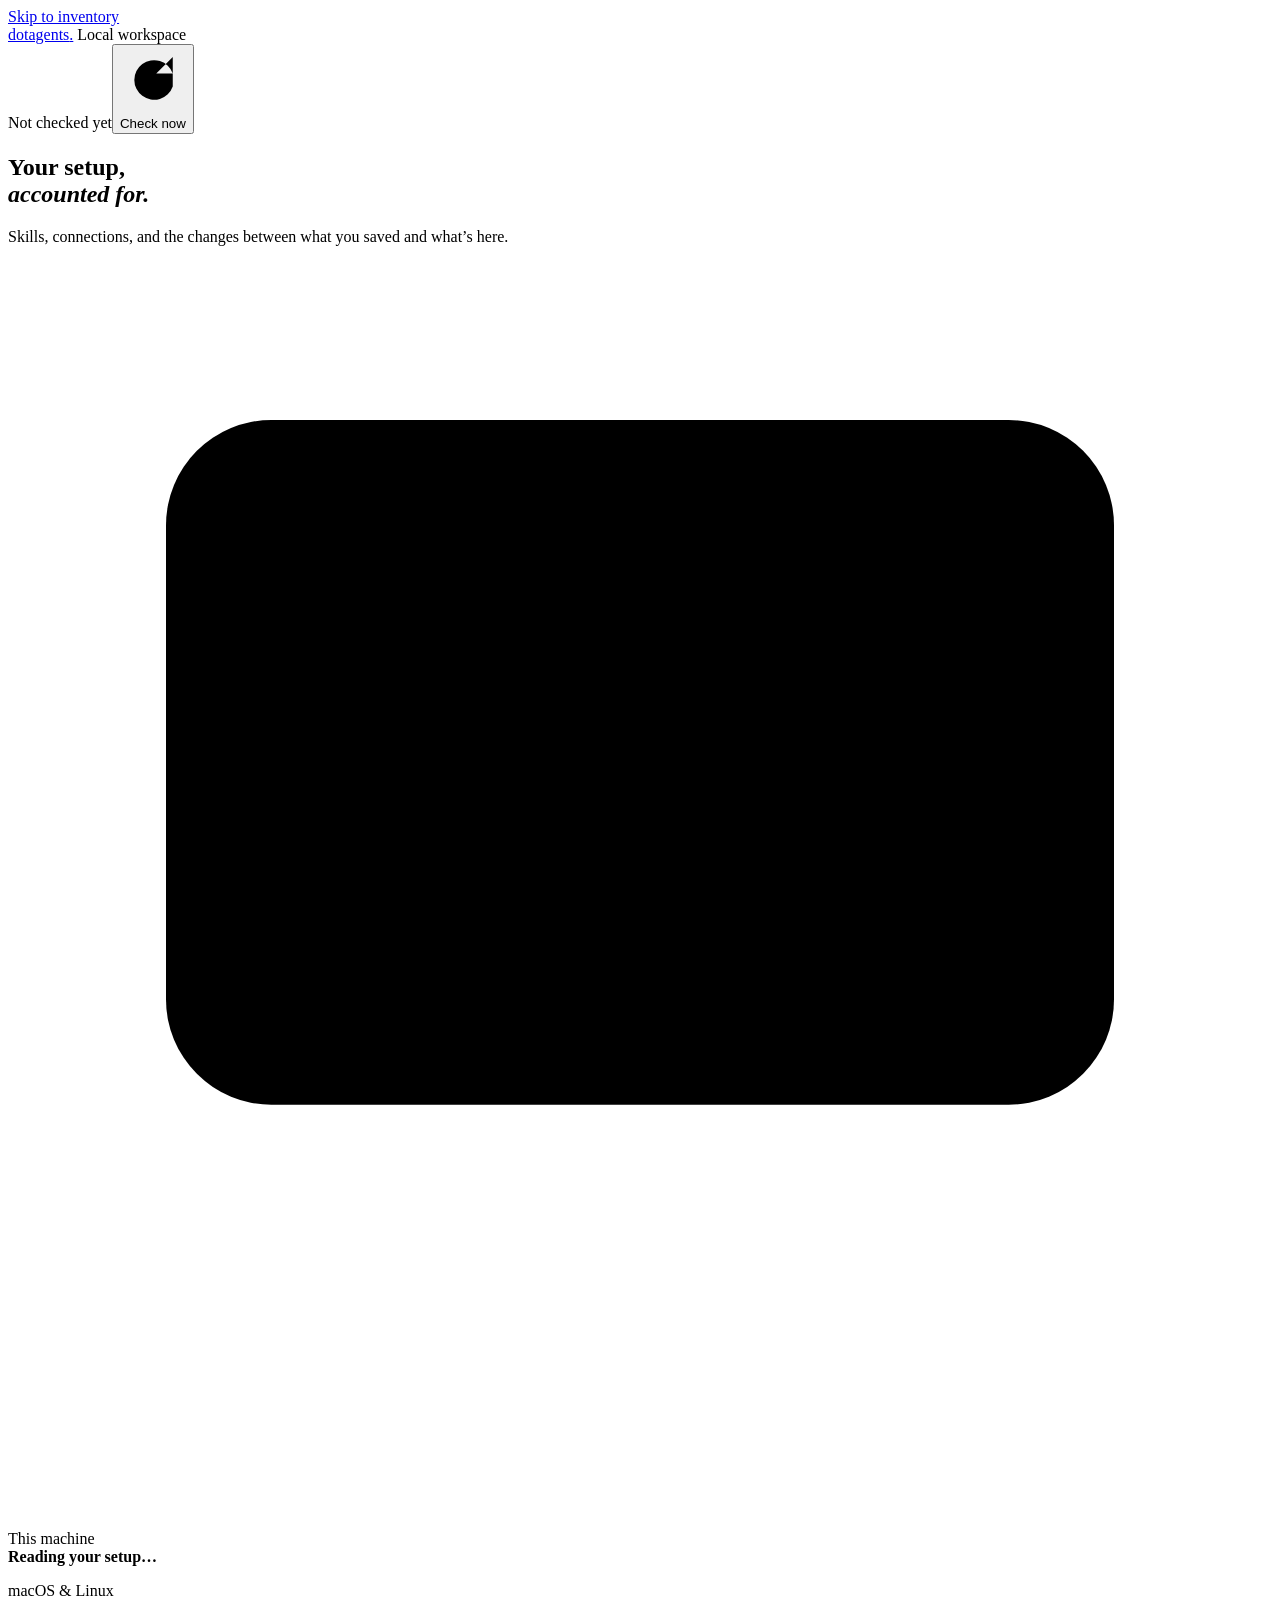
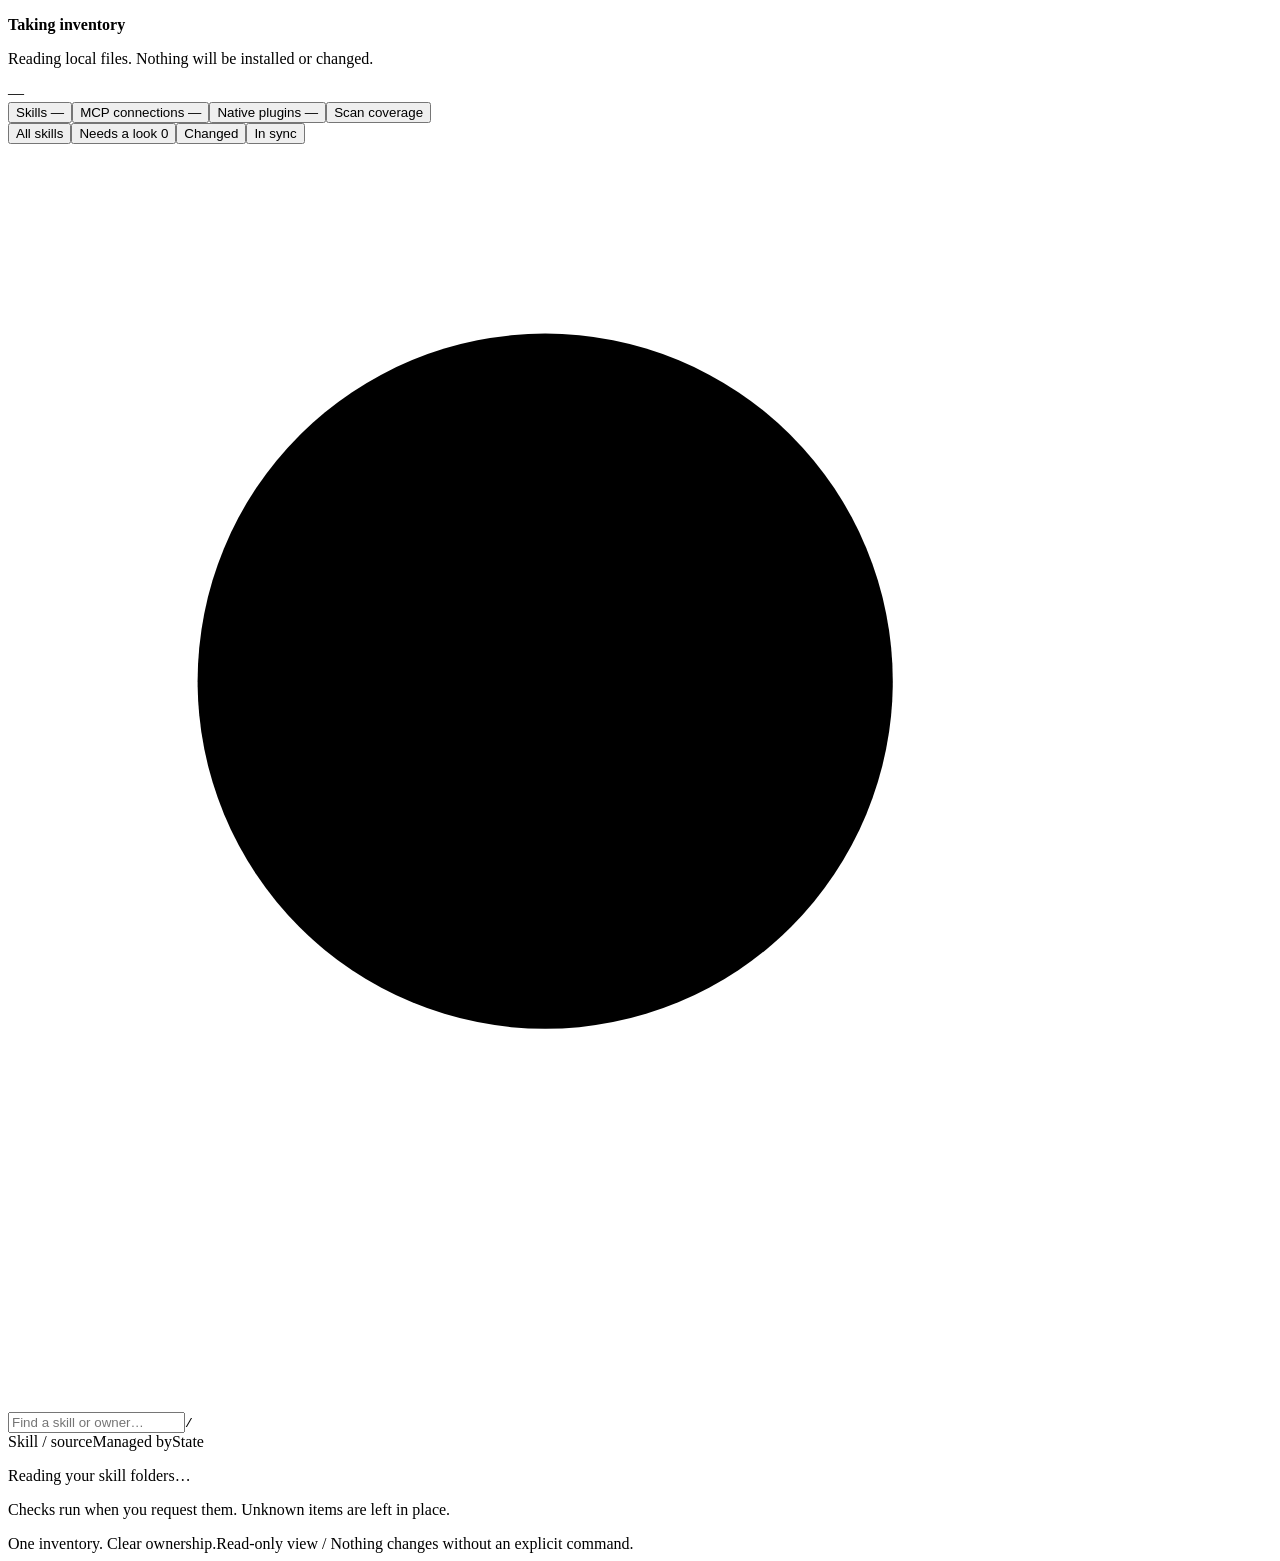
==== internal/dashboard/web/index.html @ 0f63cb05 "Build portable agent inventory, drift checks, and safe deployment" ====
<!doctype html>
<html lang="en">
<head>
  <meta charset="utf-8">
  <meta name="viewport" content="width=device-width, initial-scale=1">
  <meta name="color-scheme" content="light">
  <title>dotagents — your setup, accounted for</title>
  <link rel="stylesheet" href="/style.css">
  <script src="/app.js" defer></script>
</head>
<body>
  <a class="skip" href="#registry">Skip to inventory</a>
  <header class="masthead">
    <a class="wordmark" href="/" aria-label="dotagents home"><span class="mark" aria-hidden="true"><i></i><i></i><i></i><i></i></span>dotagents<span class="wordmark-dot">.</span></a>
    <span class="local-label"><span class="local-dot" aria-hidden="true"></span>Local workspace</span>
    <div class="header-actions"><span id="last-check" class="last-check">Not checked yet</span><button id="refresh" class="button button-dark" type="button"><svg viewBox="0 0 20 20" aria-hidden="true"><path d="M16 8a6 6 0 1 0 0 4M16 3v5h-5"/></svg><span>Check now</span></button></div>
  </header>
  <main>
    <section class="intro" aria-labelledby="page-title">
      <div class="intro-copy"><h1 id="page-title">Your setup,<br><em>accounted for.</em></h1><p>Skills, connections, and the changes between what you saved and what’s here.</p></div>
      <div class="machine-block"><div class="machine-top"><svg viewBox="0 0 24 24" aria-hidden="true"><rect x="3" y="3" width="18" height="13" rx="2"/><path d="M8 21h8m-4-5v5"/></svg><span>This machine</span></div><strong id="machine-name">Reading your setup…</strong><p id="machine-platform">macOS &amp; Linux</p><div id="machine-groups" class="group-list"></div></div>
    </section>
    <div id="load-error" class="notice notice-error" role="alert" hidden></div>
    <section id="summary" class="summary" aria-label="Check summary"><div class="summary-message"><span id="summary-indicator" class="indicator" aria-hidden="true"></span><div><strong id="summary-title">Taking inventory</strong><p id="summary-copy">Reading local files. Nothing will be installed or changed.</p></div></div><span id="summary-totals" class="summary-totals">—</span></section>
    <nav class="section-tabs" aria-label="Workspace section"><button class="section-tab active" data-view="skills" aria-current="page">Skills <span id="skill-count">—</span></button><button class="section-tab" data-view="mcp">MCP connections <span id="mcp-count">—</span></button><button class="section-tab" data-view="plugins">Native plugins <span id="plugin-count">—</span></button><button class="section-tab" data-view="scope">Scan coverage <span id="issue-count" hidden>0</span></button></nav>
    <section id="registry" class="registry" aria-label="Skill inventory">
      <div class="toolbar"><div class="filters" role="group" aria-label="Filter skills"><button class="filter active" data-filter="all" aria-pressed="true">All skills</button><button class="filter" data-filter="attention" aria-pressed="false">Needs a look <span id="attention-count">0</span></button><button class="filter" data-filter="changed" aria-pressed="false">Changed</button><button class="filter" data-filter="ok" aria-pressed="false">In sync</button></div><label class="search"><svg viewBox="0 0 20 20" aria-hidden="true"><circle cx="8.5" cy="8.5" r="5.5"/><path d="m13 13 4 4"/></svg><input id="search" type="search" placeholder="Find a skill or owner…" autocomplete="off" aria-label="Search skills"><kbd>/</kbd></label></div>
      <div class="list-heading" aria-hidden="true"><span>Skill / source</span><span>Managed by</span><span>State</span><span></span></div>
      <div id="skill-list" class="skill-list" aria-live="polite"><p class="empty">Reading your skill folders…</p></div>
      <p id="list-footnote" class="list-footnote">Checks run when you request them. Unknown items are left in place.</p>
    </section>
    <section id="mcp-view" class="secondary-view" aria-labelledby="mcp-title" hidden><div class="section-heading"><h2 id="mcp-title">Connections on this machine</h2><p>Configuration inventory only. This check does not connect to or start any server.</p></div><div id="mcp-list"></div></section>
    <section id="plugins-view" class="secondary-view" aria-labelledby="plugins-title" hidden><div class="section-heading"><h2 id="plugins-title">Native plugin declarations</h2><p>Agent settings are the evidence. A cached plugin does not prove that it is enabled or identify its active version.</p></div><div id="plugin-list"></div></section>
    <section id="scope-view" class="secondary-view" aria-labelledby="scope-title" hidden><div class="section-heading"><h2 id="scope-title">What this check can see</h2><p>A clean result only covers the folders and configuration files listed here.</p></div><dl id="catalog-context" class="detail-meta catalog-context"></dl><div class="scope-layout"><section><h3>Skill folders &amp; MCP settings</h3><ul id="root-list" class="path-list"></ul></section><section><h3>Machine groups</h3><p id="group-explanation" class="scope-explanation"></p><h3>Couldn’t verify</h3><ul id="issues-list" class="issues-list"></ul></section></div></section>
    <footer><span>One inventory. Clear ownership.</span><span>Read-only view <span class="footer-divider">/</span> Nothing changes without an explicit command.</span></footer>
  </main>
  <aside id="detail" class="detail" aria-labelledby="detail-name" hidden><div class="detail-top"><span>Skill details</span><button id="close-detail" class="icon-button" type="button" aria-label="Close skill details"><svg viewBox="0 0 20 20" aria-hidden="true"><path d="m5 5 10 10M15 5 5 15"/></svg></button></div><div id="detail-content"></div></aside>
  <div id="toast" class="toast" role="status" hidden></div>
</body>
</html>
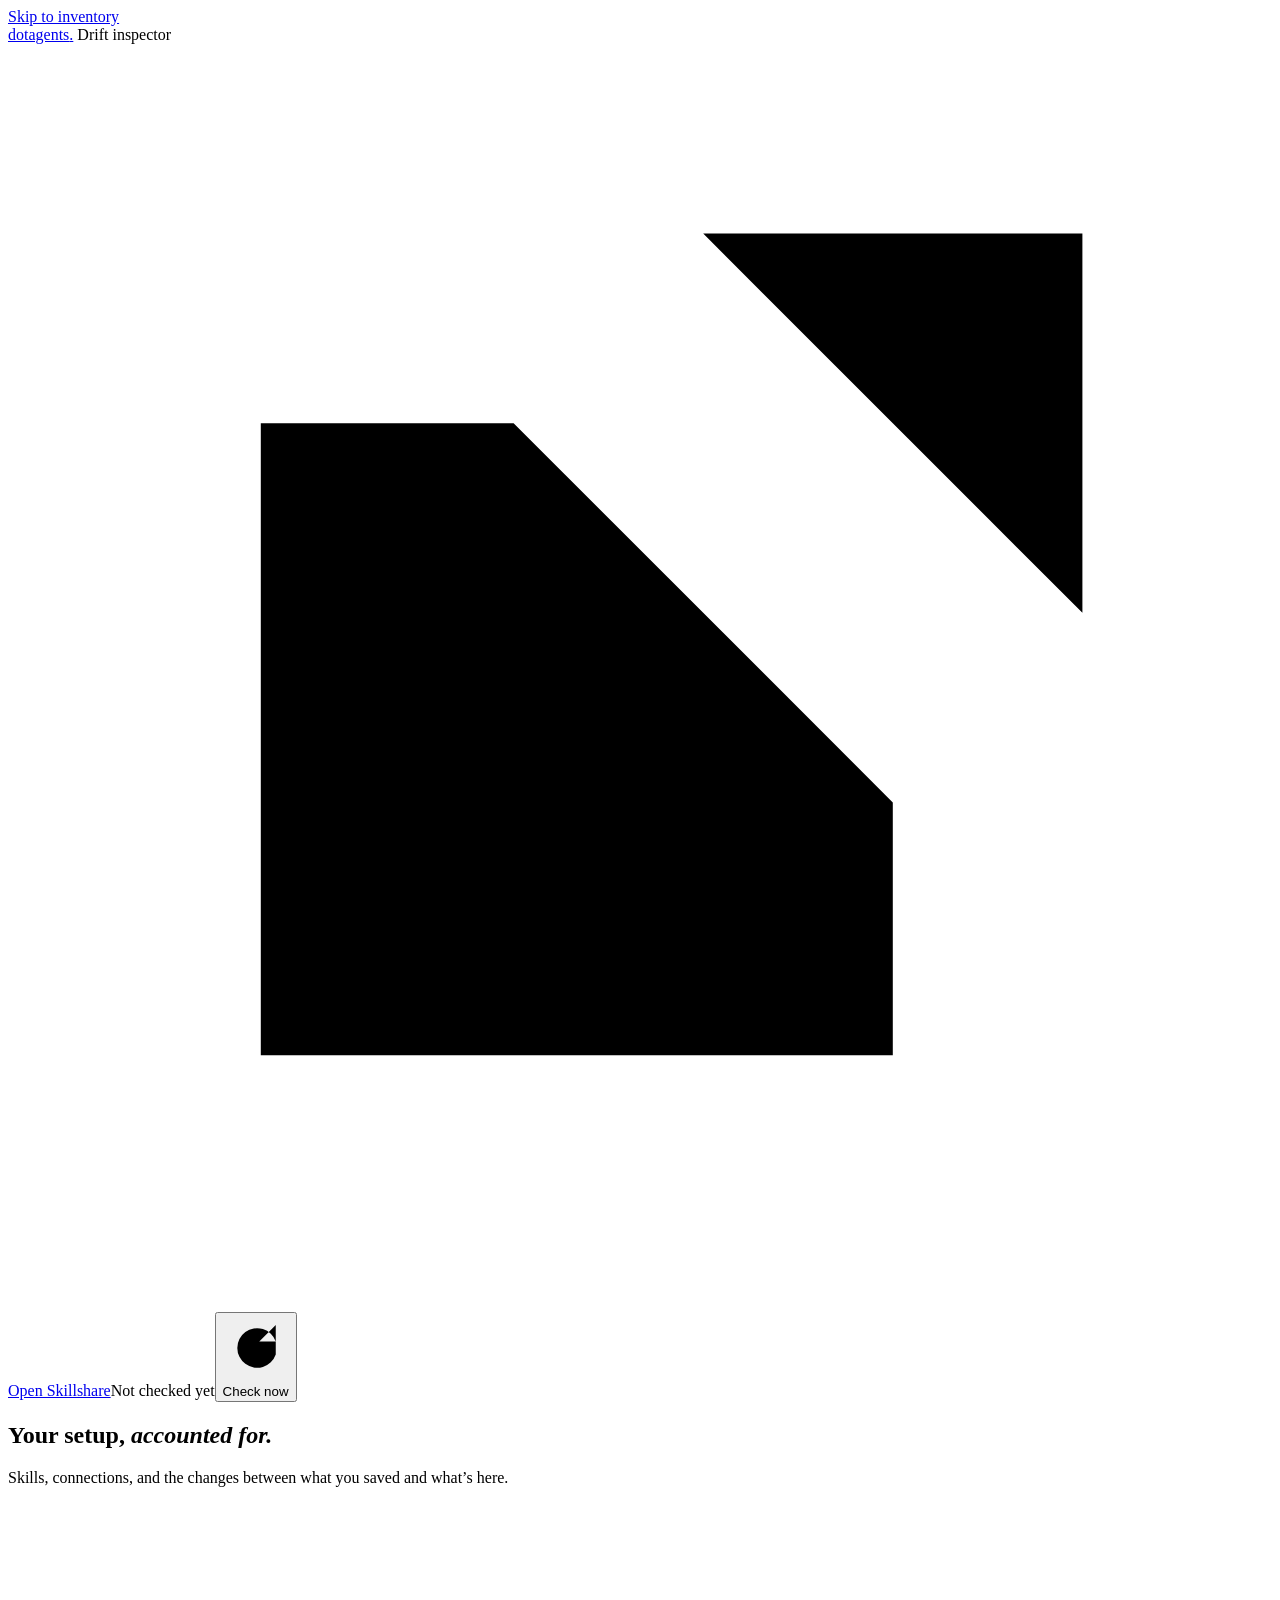
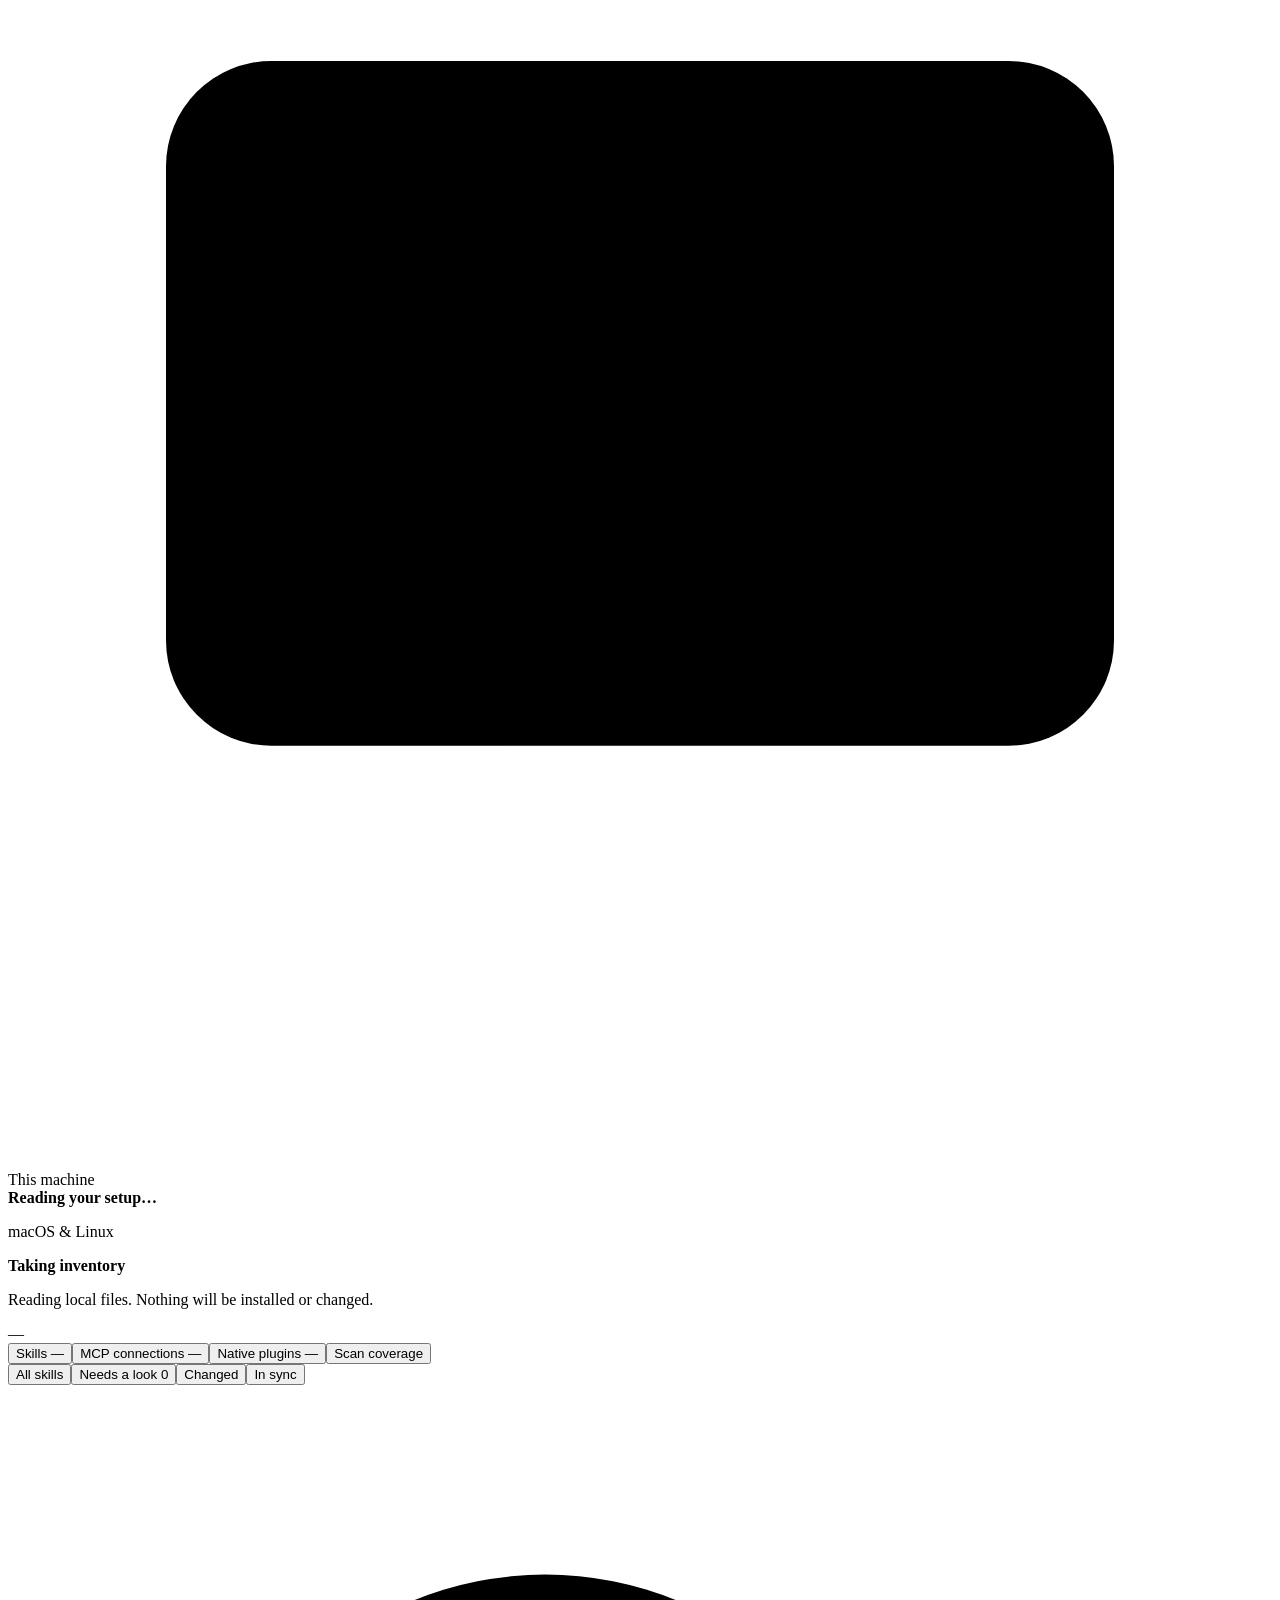
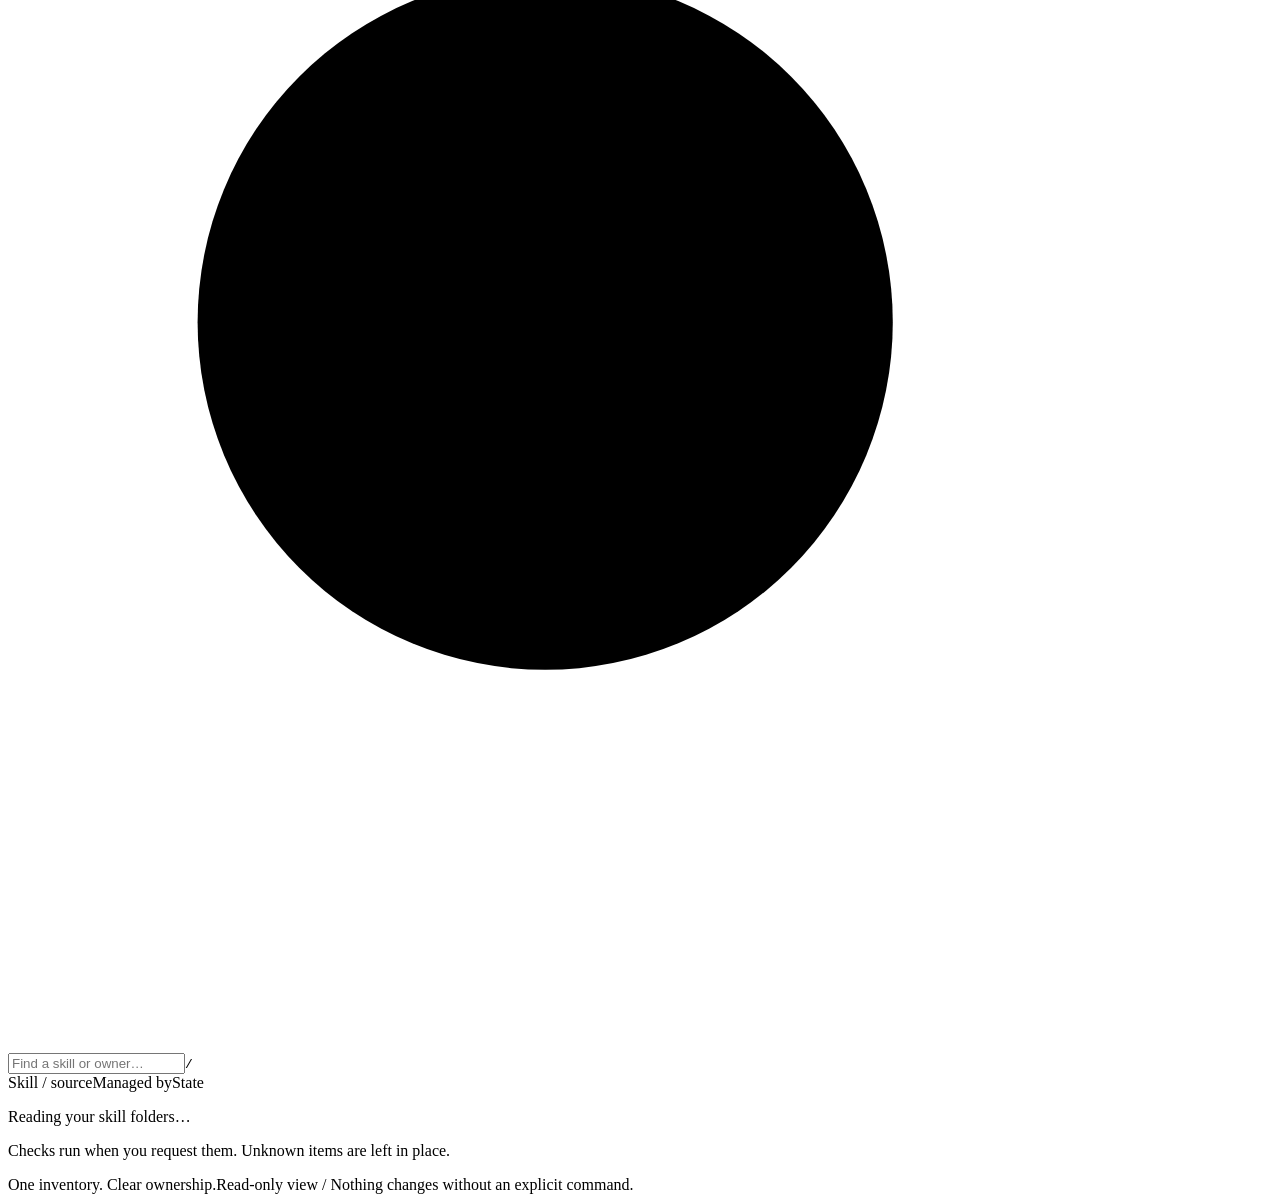
==== commit f76c52cb: "Use native Skillshare management with independent drift auditing" ====
--- a/internal/dashboard/web/index.html
+++ b/internal/dashboard/web/index.html
@@ -12,12 +12,12 @@
   <a class="skip" href="#registry">Skip to inventory</a>
   <header class="masthead">
     <a class="wordmark" href="/" aria-label="dotagents home"><span class="mark" aria-hidden="true"><i></i><i></i><i></i><i></i></span>dotagents<span class="wordmark-dot">.</span></a>
-    <span class="local-label"><span class="local-dot" aria-hidden="true"></span>Local workspace</span>
-    <div class="header-actions"><span id="last-check" class="last-check">Not checked yet</span><button id="refresh" class="button button-dark" type="button"><svg viewBox="0 0 20 20" aria-hidden="true"><path d="M16 8a6 6 0 1 0 0 4M16 3v5h-5"/></svg><span>Check now</span></button></div>
+    <span class="local-label"><span class="local-dot" aria-hidden="true"></span>Drift inspector</span>
+    <div class="header-actions"><a class="button skillshare-link" href="http://127.0.0.1:19420" target="_blank" rel="noopener noreferrer" aria-label="Open Skillshare management UI" title="Open Skillshare. Start it with: skillshare ui -g"><svg viewBox="0 0 20 20" aria-hidden="true"><path d="M8 6H4v10h10v-4M11 3h6v6M17 3l-8 8"/></svg><span class="link-label">Open Skillshare</span></a><span id="last-check" class="last-check">Not checked yet</span><button id="refresh" class="button button-dark" type="button"><svg viewBox="0 0 20 20" aria-hidden="true"><path d="M16 8a6 6 0 1 0 0 4M16 3v5h-5"/></svg><span>Check now</span></button></div>
   </header>
   <main>
     <section class="intro" aria-labelledby="page-title">
-      <div class="intro-copy"><h1 id="page-title">Your setup,<br><em>accounted for.</em></h1><p>Skills, connections, and the changes between what you saved and what’s here.</p></div>
+      <div class="intro-copy"><h1 id="page-title">Your setup, <em>accounted for.</em></h1><p>Skills, connections, and the changes between what you saved and what’s here.</p></div>
       <div class="machine-block"><div class="machine-top"><svg viewBox="0 0 24 24" aria-hidden="true"><rect x="3" y="3" width="18" height="13" rx="2"/><path d="M8 21h8m-4-5v5"/></svg><span>This machine</span></div><strong id="machine-name">Reading your setup…</strong><p id="machine-platform">macOS &amp; Linux</p><div id="machine-groups" class="group-list"></div></div>
     </section>
     <div id="load-error" class="notice notice-error" role="alert" hidden></div>
